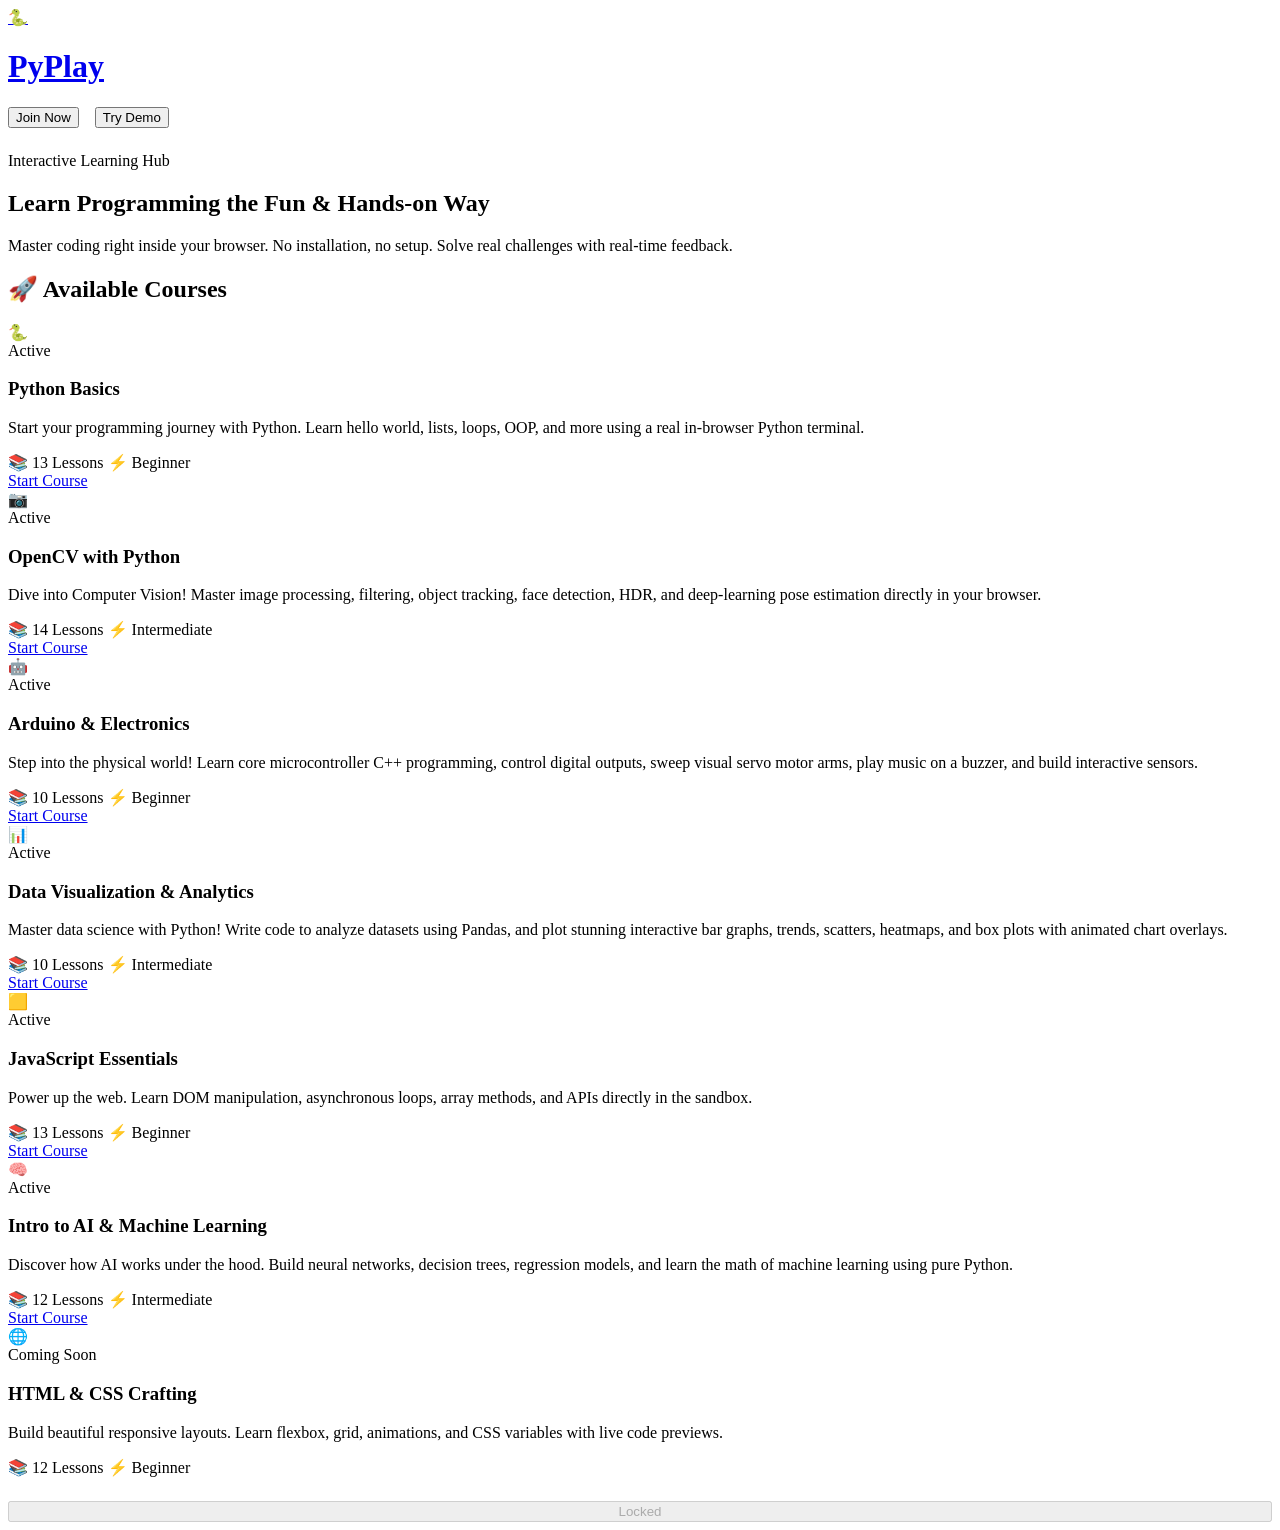
==== index.html @ e795bc2e "Update existing files" ====
<!DOCTYPE html>
<html lang="en">
<head>
    <meta charset="UTF-8">
    <meta name="viewport" content="width=device-width, initial-scale=1.0">
    <title>PyPlay - Premium Interactive Code Learning</title>
    <!-- Fonts -->
    <link href="https://fonts.googleapis.com/css2?family=Inter:wght@400;500;600;700;800&display=swap" rel="stylesheet">
    <!-- Custom CSS -->
    <link rel="stylesheet" href="style.css">
</head>
<body>
    <div class="app-container" style="height: auto; min-height: 100vh; overflow-y: auto;">
        <!-- Header -->
        <header class="glass-panel header">
            <div style="display: flex; align-items: center; gap: 1.5rem;">
                <a href="index.html" class="logo">
                    <div class="logo-icon">🐍</div>
                    <h1>PyPlay</h1>
                </a>
            </div>
            <!-- Auth controls automatically rendered here by auth.js -->
        </header>

        <!-- Hero Section -->
        <section class="hero-section" style="margin-top: 1.5rem;">
            <div class="hero-badge">Interactive Learning Hub</div>
            <h1>Learn Programming the <span>Fun & Hands-on</span> Way</h1>
            <p>Master coding right inside your browser. No installation, no setup. Solve real challenges with real-time feedback.</p>
        </section>

        <!-- Course List Section -->
        <section class="courses-section">
            <h2 class="course-grid-title">🚀 Available Courses</h2>
            <div class="course-grid">
                <!-- Python Course Card -->
                <div class="glass-panel course-card">
                    <div class="course-header">
                        <div class="course-icon">🐍</div>
                        <span class="status-badge status-active">Active</span>
                    </div>
                    <div class="course-body">
                        <h3 class="course-title">Python Basics</h3>
                        <p class="course-description">Start your programming journey with Python. Learn hello world, lists, loops, OOP, and more using a real in-browser Python terminal.</p>
                        <div class="course-meta">
                            <span>📚 13 Lessons</span>
                            <span>⚡ Beginner</span>
                        </div>
                    </div>
                    <a href="javascript:void(0)" onclick="startCourse('python.html')" class="btn btn-primary" style="justify-content: center; width: 100%; margin-top: 1.5rem;">Start Course</a>
                </div>

                <!-- OpenCV Course Card -->
                <div class="glass-panel course-card">
                    <div class="course-header">
                        <div class="course-icon">📷</div>
                        <span class="status-badge status-active">Active</span>
                    </div>
                    <div class="course-body">
                        <h3 class="course-title">OpenCV with Python</h3>
                        <p class="course-description">Dive into Computer Vision! Master image processing, filtering, object tracking, face detection, HDR, and deep-learning pose estimation directly in your browser.</p>
                        <div class="course-meta">
                            <span>📚 14 Lessons</span>
                            <span>⚡ Intermediate</span>
                        </div>
                    </div>
                    <a href="javascript:void(0)" onclick="startCourse('opencv.html')" class="btn btn-primary" style="justify-content: center; width: 100%; margin-top: 1.5rem;">Start Course</a>
                </div>

                <!-- Arduino & Electronics Card -->
                <div class="glass-panel course-card">
                    <div class="course-header">
                        <div class="course-icon">🤖</div>
                        <span class="status-badge status-active">Active</span>
                    </div>
                    <div class="course-body">
                        <h3 class="course-title">Arduino & Electronics</h3>
                        <p class="course-description">Step into the physical world! Learn core microcontroller C++ programming, control digital outputs, sweep visual servo motor arms, play music on a buzzer, and build interactive sensors.</p>
                        <div class="course-meta">
                            <span>📚 10 Lessons</span>
                            <span>⚡ Beginner</span>
                        </div>
                    </div>
                    <a href="javascript:void(0)" onclick="startCourse('arduino.html')" class="btn btn-primary" style="justify-content: center; width: 100%; margin-top: 1.5rem;">Start Course</a>
                </div>

                <!-- Data Visualization Card -->
                <div class="glass-panel course-card">
                    <div class="course-header">
                        <div class="course-icon">📊</div>
                        <span class="status-badge status-active">Active</span>
                    </div>
                    <div class="course-body">
                        <h3 class="course-title">Data Visualization & Analytics</h3>
                        <p class="course-description">Master data science with Python! Write code to analyze datasets using Pandas, and plot stunning interactive bar graphs, trends, scatters, heatmaps, and box plots with animated chart overlays.</p>
                        <div class="course-meta">
                            <span>📚 10 Lessons</span>
                            <span>⚡ Intermediate</span>
                        </div>
                    </div>
                    <a href="javascript:void(0)" onclick="startCourse('datavis.html')" class="btn btn-primary" style="justify-content: center; width: 100%; margin-top: 1.5rem;">Start Course</a>
                </div>

                <!-- JavaScript Card -->
                <div class="glass-panel course-card">
                    <div class="course-header">
                        <div class="course-icon">🟨</div>
                        <span class="status-badge status-active">Active</span>
                    </div>
                    <div class="course-body">
                        <h3 class="course-title">JavaScript Essentials</h3>
                        <p class="course-description">Power up the web. Learn DOM manipulation, asynchronous loops, array methods, and APIs directly in the sandbox.</p>
                        <div class="course-meta">
                            <span>📚 13 Lessons</span>
                            <span>⚡ Beginner</span>
                        </div>
                    </div>
                    <a href="javascript:void(0)" onclick="startCourse('javascript.html')" class="btn btn-primary" style="justify-content: center; width: 100%; margin-top: 1.5rem;">Start Course</a>
                </div>

                <!-- AI Course Card -->
                <div class="glass-panel course-card">
                    <div class="course-header">
                        <div class="course-icon">🧠</div>
                        <span class="status-badge status-active">Active</span>
                    </div>
                    <div class="course-body">
                        <h3 class="course-title">Intro to AI & Machine Learning</h3>
                        <p class="course-description">Discover how AI works under the hood. Build neural networks, decision trees, regression models, and learn the math of machine learning using pure Python.</p>
                        <div class="course-meta">
                            <span>📚 12 Lessons</span>
                            <span>⚡ Intermediate</span>
                        </div>
                    </div>
                    <a href="javascript:void(0)" onclick="startCourse('ai.html')" class="btn btn-primary" style="justify-content: center; width: 100%; margin-top: 1.5rem;">Start Course</a>
                </div>

                <!-- Web Dev Card (Locked) -->
                <div class="glass-panel course-card locked">
                    <div class="course-header">
                        <div class="course-icon">🌐</div>
                        <span class="status-badge status-locked">Coming Soon</span>
                    </div>
                    <div class="course-body">
                        <h3 class="course-title">HTML & CSS Crafting</h3>
                        <p class="course-description">Build beautiful responsive layouts. Learn flexbox, grid, animations, and CSS variables with live code previews.</p>
                        <div class="course-meta">
                            <span>📚 12 Lessons</span>
                            <span>⚡ Beginner</span>
                        </div>
                    </div>
                    <button class="btn btn-outline" style="justify-content: center; width: 100%; margin-top: 1.5rem;" disabled>Locked</button>
                </div>
            </div>
        </section>
    </div>
    <script src="auth.js"></script>
    <script>
        function startCourse(page) {
            if (typeof PyPlayAuth !== 'undefined' && PyPlayAuth.user) {
                window.location.href = page;
            } else {
                PyPlayAuth.openLoginModal();
            }
        }
    </script>
</body>
</html>
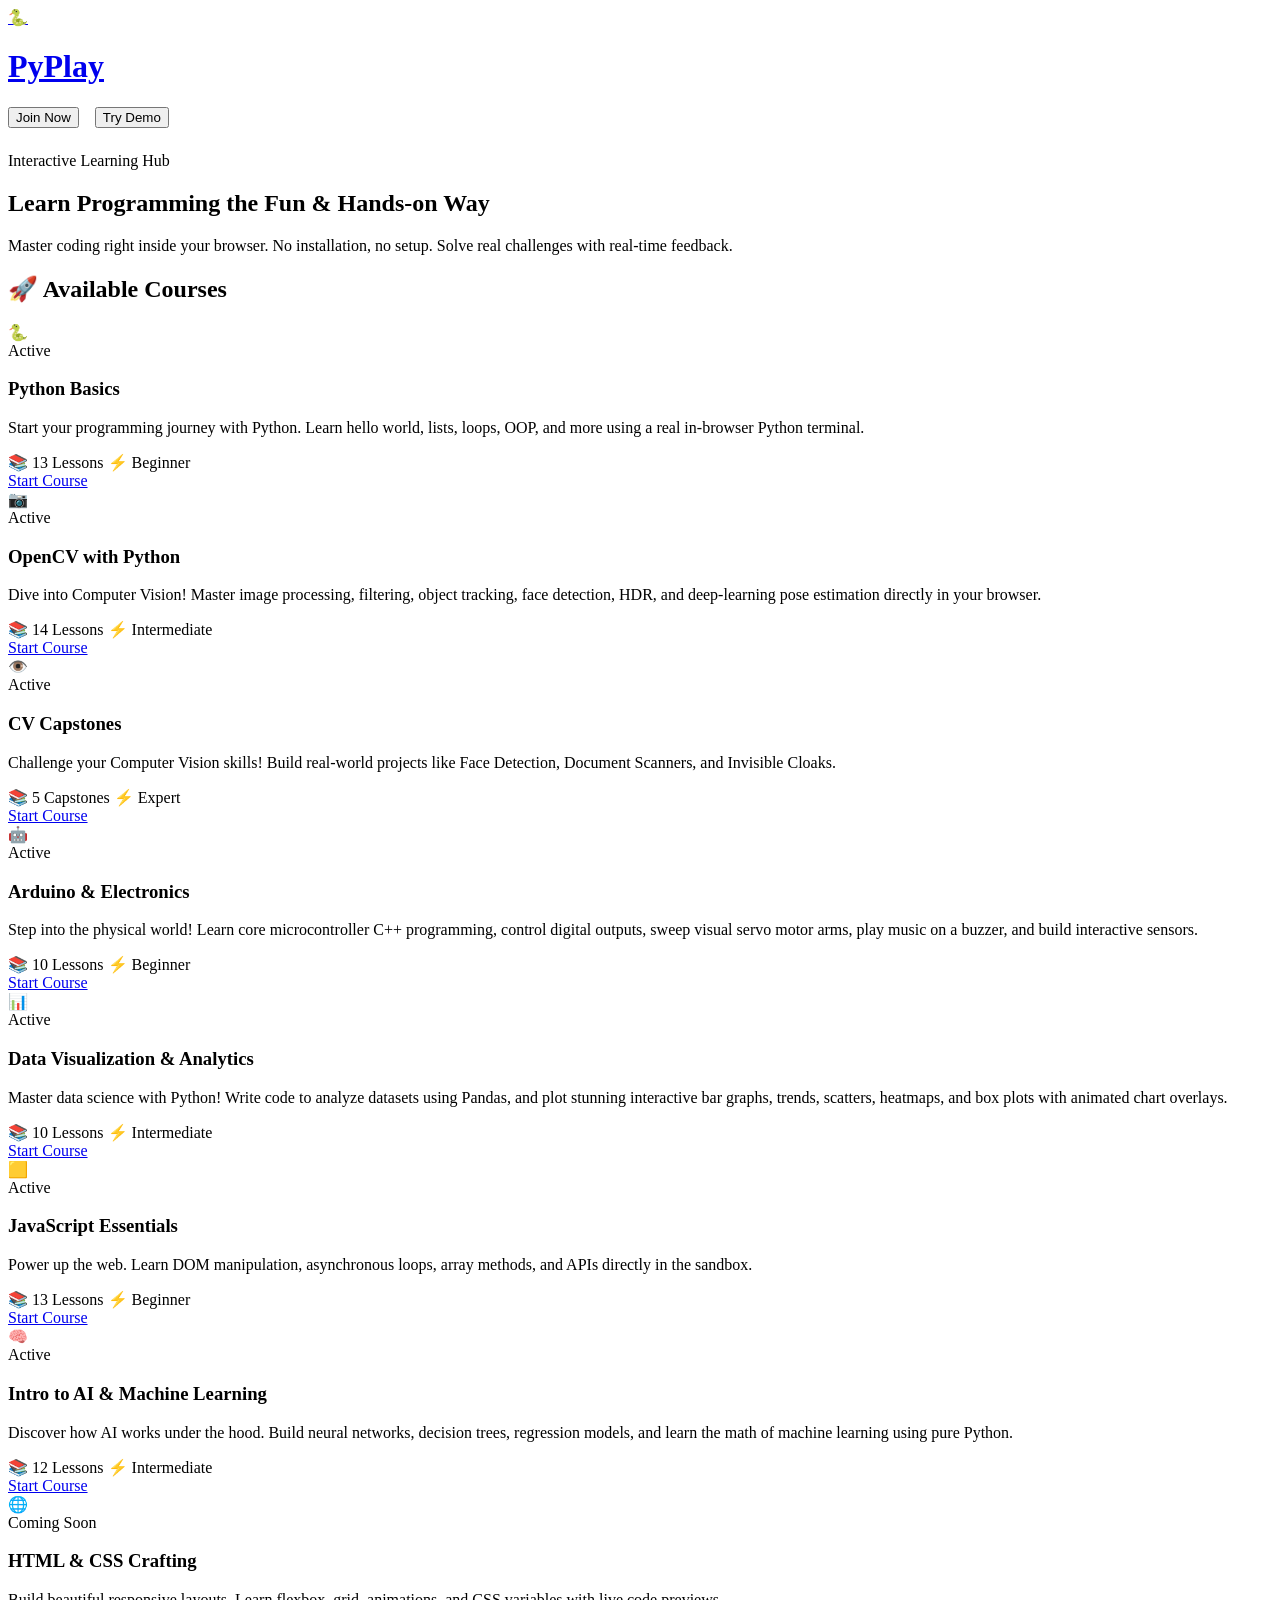
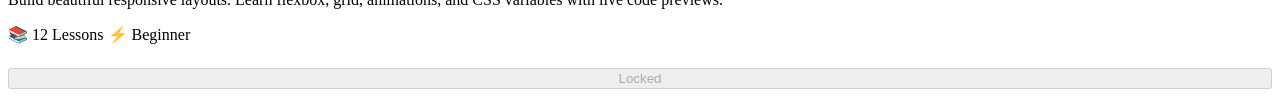
==== commit cedd0da9: "Update existing files" ====
--- a/index.html
+++ b/index.html
@@ -65,6 +65,23 @@
                         </div>
                     </div>
                     <a href="javascript:void(0)" onclick="startCourse('opencv.html')" class="btn btn-primary" style="justify-content: center; width: 100%; margin-top: 1.5rem;">Start Course</a>
+                </div>
+
+                <!-- CV Capstone Course Card -->
+                <div class="glass-panel course-card">
+                    <div class="course-header">
+                        <div class="course-icon">👁️</div>
+                        <span class="status-badge status-active">Active</span>
+                    </div>
+                    <div class="course-body">
+                        <h3 class="course-title">CV Capstones</h3>
+                        <p class="course-description">Challenge your Computer Vision skills! Build real-world projects like Face Detection, Document Scanners, and Invisible Cloaks.</p>
+                        <div class="course-meta">
+                            <span>📚 5 Capstones</span>
+                            <span>⚡ Expert</span>
+                        </div>
+                    </div>
+                    <a href="javascript:void(0)" onclick="startCourse('cv_capstone.html')" class="btn btn-primary" style="justify-content: center; width: 100%; margin-top: 1.5rem;">Start Course</a>
                 </div>
 
                 <!-- Arduino & Electronics Card -->
